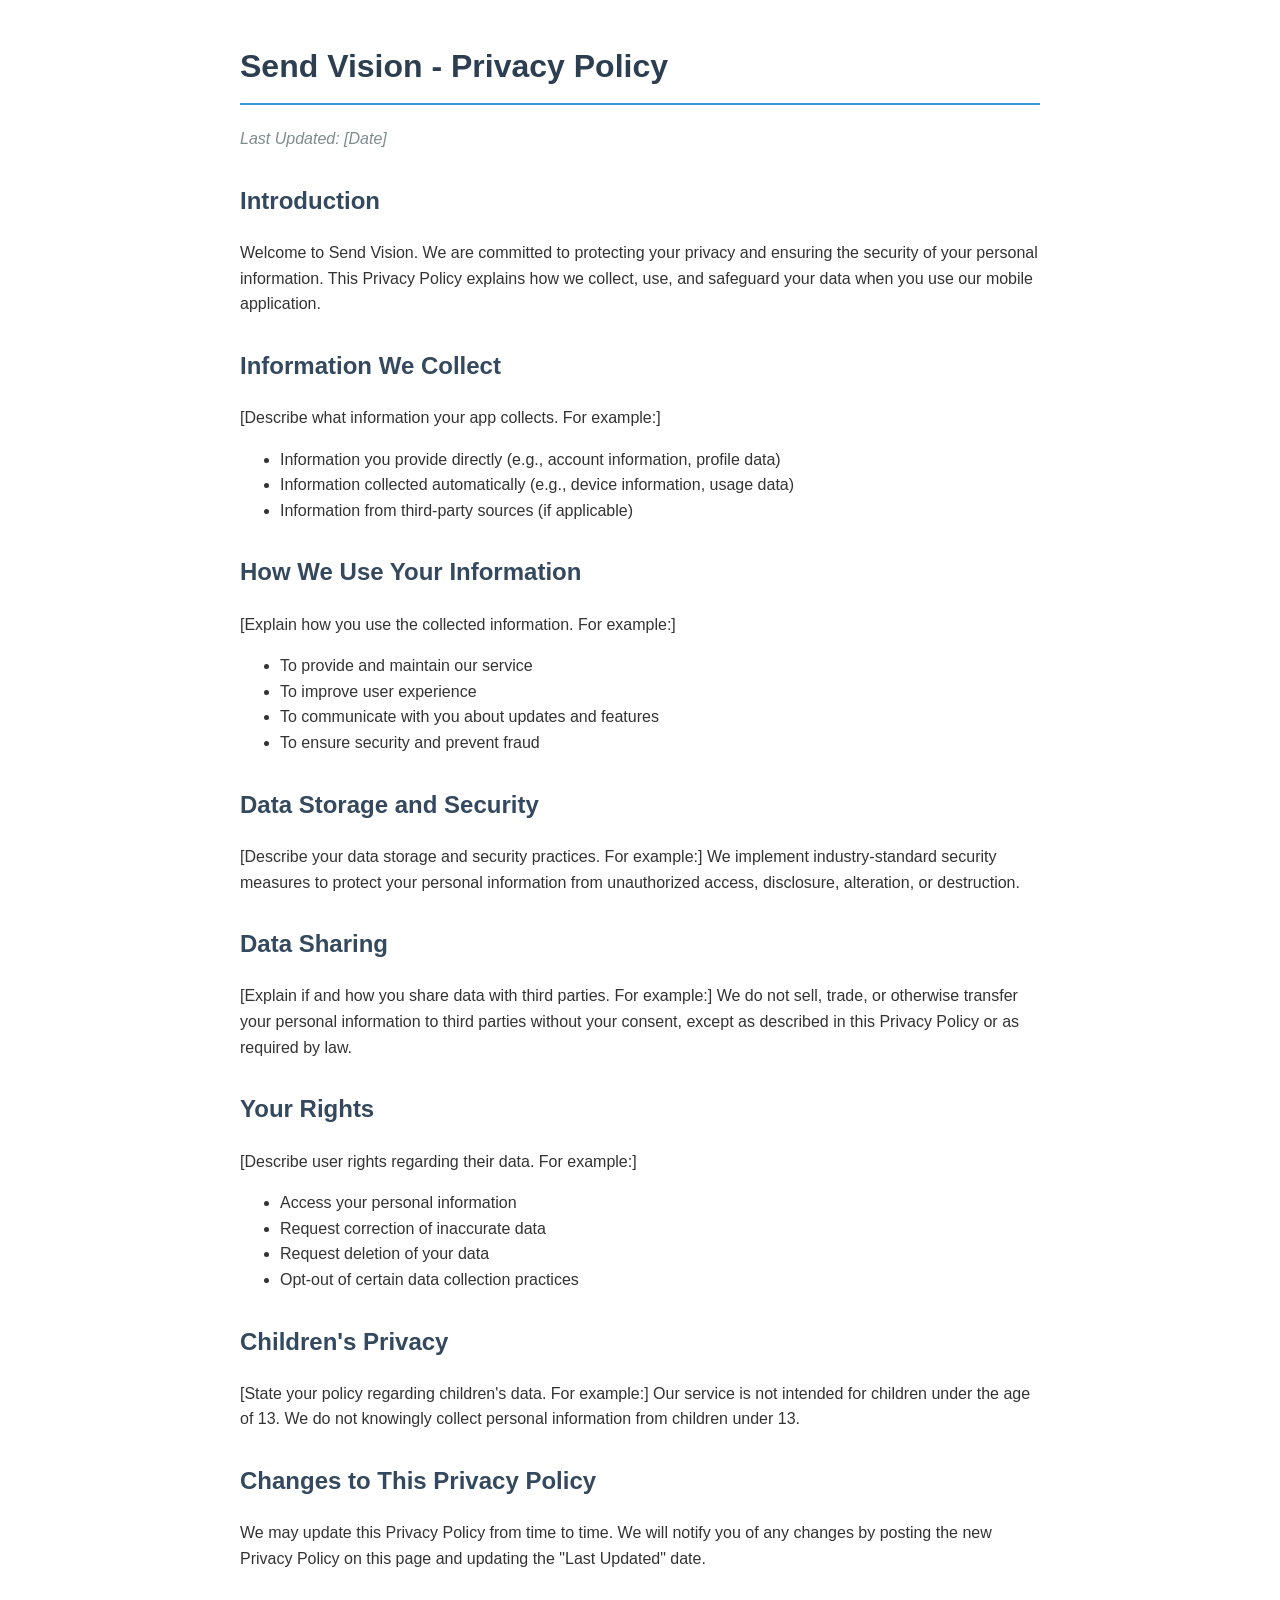
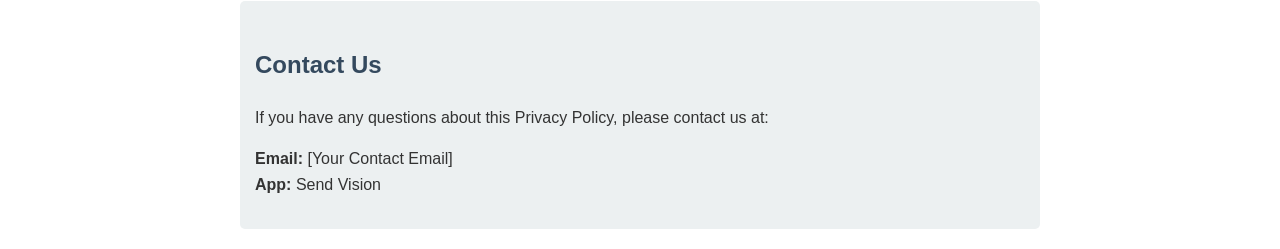
==== index.html @ 01597f1d "Add index.html for GitHub Pages privacy policy Co-authored-by: Zachaw1 <89105943+Zachaw1@users.norep" ====
<!DOCTYPE html>
<html lang="en">
<head>
    <meta charset="UTF-8">
    <meta name="viewport" content="width=device-width, initial-scale=1.0">
    <title>Send Vision - Privacy Policy</title>
    <style>
        body {
            font-family: -apple-system, BlinkMacSystemFont, "Segoe UI", Roboto, "Helvetica Neue", Arial, sans-serif;
            line-height: 1.6;
            max-width: 800px;
            margin: 0 auto;
            padding: 20px;
            color: #333;
        }
        h1 {
            color: #2c3e50;
            border-bottom: 2px solid #3498db;
            padding-bottom: 10px;
        }
        h2 {
            color: #34495e;
            margin-top: 30px;
        }
        .last-updated {
            color: #7f8c8d;
            font-style: italic;
        }
        .contact {
            background-color: #ecf0f1;
            padding: 15px;
            border-radius: 5px;
            margin-top: 30px;
        }
    </style>
</head>
<body>
    <h1>Send Vision - Privacy Policy</h1>
    <p class="last-updated">Last Updated: [Date]</p>

    <h2>Introduction</h2>
    <p>
        Welcome to Send Vision. We are committed to protecting your privacy and ensuring the security of your personal information.
        This Privacy Policy explains how we collect, use, and safeguard your data when you use our mobile application.
    </p>

    <h2>Information We Collect</h2>
    <p>
        [Describe what information your app collects. For example:]
    </p>
    <ul>
        <li>Information you provide directly (e.g., account information, profile data)</li>
        <li>Information collected automatically (e.g., device information, usage data)</li>
        <li>Information from third-party sources (if applicable)</li>
    </ul>

    <h2>How We Use Your Information</h2>
    <p>
        [Explain how you use the collected information. For example:]
    </p>
    <ul>
        <li>To provide and maintain our service</li>
        <li>To improve user experience</li>
        <li>To communicate with you about updates and features</li>
        <li>To ensure security and prevent fraud</li>
    </ul>

    <h2>Data Storage and Security</h2>
    <p>
        [Describe your data storage and security practices. For example:]
        We implement industry-standard security measures to protect your personal information from unauthorized access,
        disclosure, alteration, or destruction.
    </p>

    <h2>Data Sharing</h2>
    <p>
        [Explain if and how you share data with third parties. For example:]
        We do not sell, trade, or otherwise transfer your personal information to third parties without your consent,
        except as described in this Privacy Policy or as required by law.
    </p>

    <h2>Your Rights</h2>
    <p>
        [Describe user rights regarding their data. For example:]
    </p>
    <ul>
        <li>Access your personal information</li>
        <li>Request correction of inaccurate data</li>
        <li>Request deletion of your data</li>
        <li>Opt-out of certain data collection practices</li>
    </ul>

    <h2>Children's Privacy</h2>
    <p>
        [State your policy regarding children's data. For example:]
        Our service is not intended for children under the age of 13. We do not knowingly collect personal information
        from children under 13.
    </p>

    <h2>Changes to This Privacy Policy</h2>
    <p>
        We may update this Privacy Policy from time to time. We will notify you of any changes by posting the new
        Privacy Policy on this page and updating the "Last Updated" date.
    </p>

    <div class="contact">
        <h2>Contact Us</h2>
        <p>
            If you have any questions about this Privacy Policy, please contact us at:
        </p>
        <p>
            <strong>Email:</strong> [Your Contact Email]<br>
            <strong>App:</strong> Send Vision
        </p>
    </div>
</body>
</html>
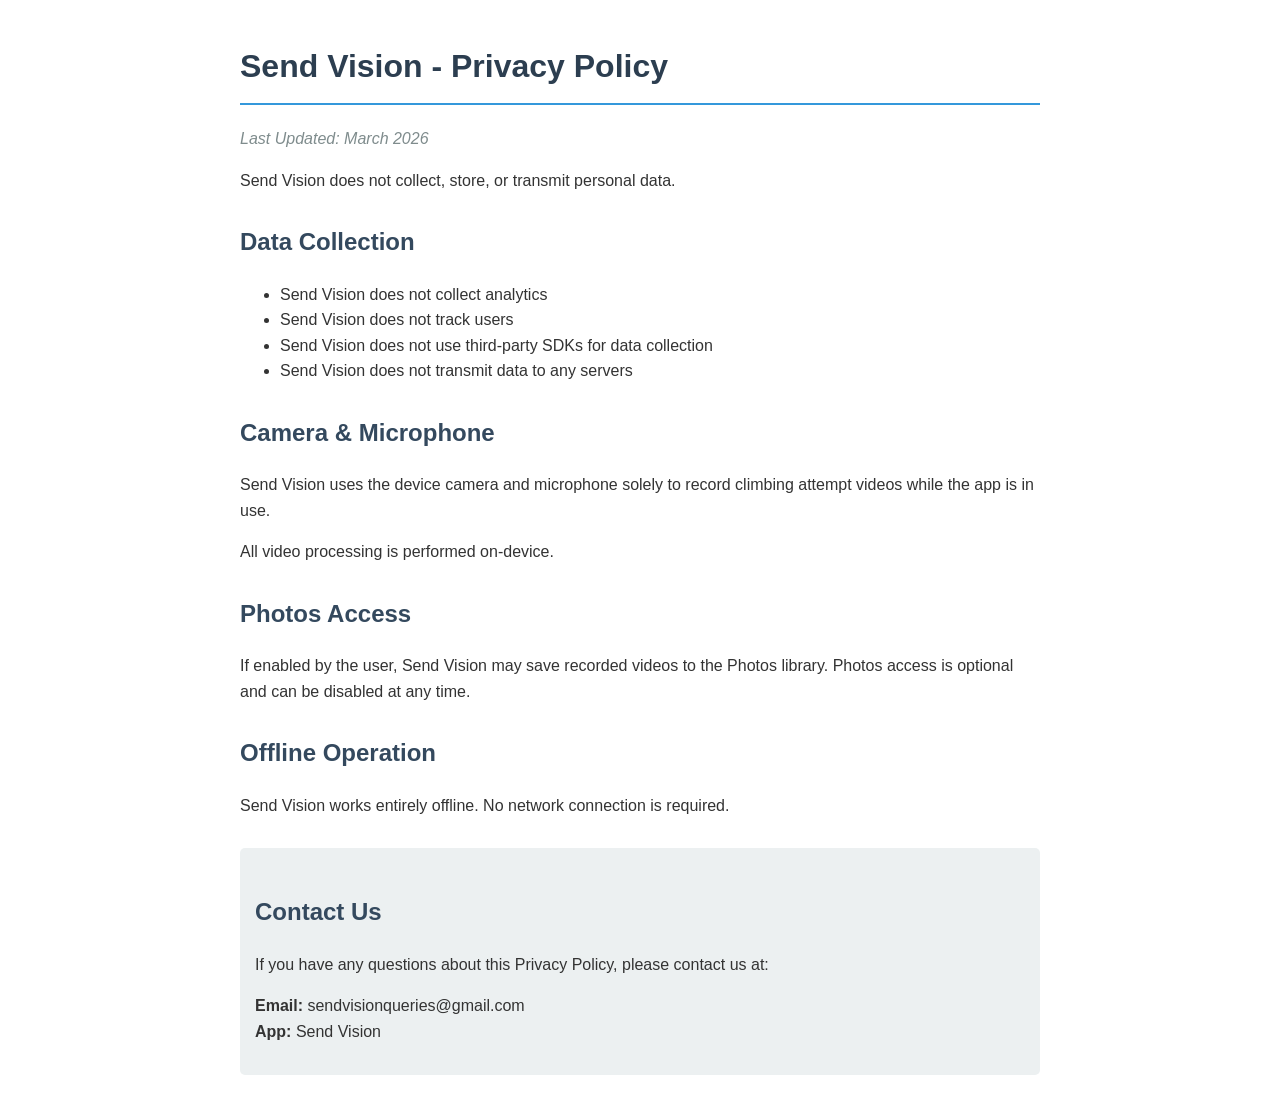
==== commit ca60f645: "Update index.html with relevant info" ====
--- a/index.html
+++ b/index.html
@@ -36,71 +36,37 @@
 </head>
 <body>
     <h1>Send Vision - Privacy Policy</h1>
-    <p class="last-updated">Last Updated: [Date]</p>
+    <p class="last-updated">Last Updated: March 2026</p>
 
-    <h2>Introduction</h2>
     <p>
-        Welcome to Send Vision. We are committed to protecting your privacy and ensuring the security of your personal information.
-        This Privacy Policy explains how we collect, use, and safeguard your data when you use our mobile application.
+        Send Vision does not collect, store, or transmit personal data.
     </p>
 
-    <h2>Information We Collect</h2>
-    <p>
-        [Describe what information your app collects. For example:]
-    </p>
+    <h2>Data Collection</h2>
     <ul>
-        <li>Information you provide directly (e.g., account information, profile data)</li>
-        <li>Information collected automatically (e.g., device information, usage data)</li>
-        <li>Information from third-party sources (if applicable)</li>
+        <li>Send Vision does not collect analytics</li>
+        <li>Send Vision does not track users</li>
+        <li>Send Vision does not use third-party SDKs for data collection</li>
+        <li>Send Vision does not transmit data to any servers</li>
     </ul>
 
-    <h2>How We Use Your Information</h2>
+    <h2>Camera & Microphone</h2>
     <p>
-        [Explain how you use the collected information. For example:]
+        Send Vision uses the device camera and microphone solely to record climbing attempt videos while the app is in use.
     </p>
-    <ul>
-        <li>To provide and maintain our service</li>
-        <li>To improve user experience</li>
-        <li>To communicate with you about updates and features</li>
-        <li>To ensure security and prevent fraud</li>
-    </ul>
-
-    <h2>Data Storage and Security</h2>
     <p>
-        [Describe your data storage and security practices. For example:]
-        We implement industry-standard security measures to protect your personal information from unauthorized access,
-        disclosure, alteration, or destruction.
+        All video processing is performed on-device.
     </p>
 
-    <h2>Data Sharing</h2>
+    <h2>Photos Access</h2>
     <p>
-        [Explain if and how you share data with third parties. For example:]
-        We do not sell, trade, or otherwise transfer your personal information to third parties without your consent,
-        except as described in this Privacy Policy or as required by law.
+        If enabled by the user, Send Vision may save recorded videos to the Photos library. Photos access is optional and can be disabled at any time.
     </p>
 
-    <h2>Your Rights</h2>
+    <h2>Offline Operation</h2>
     <p>
-        [Describe user rights regarding their data. For example:]
-    </p>
-    <ul>
-        <li>Access your personal information</li>
-        <li>Request correction of inaccurate data</li>
-        <li>Request deletion of your data</li>
-        <li>Opt-out of certain data collection practices</li>
-    </ul>
-
-    <h2>Children's Privacy</h2>
-    <p>
-        [State your policy regarding children's data. For example:]
-        Our service is not intended for children under the age of 13. We do not knowingly collect personal information
-        from children under 13.
-    </p>
-
-    <h2>Changes to This Privacy Policy</h2>
-    <p>
-        We may update this Privacy Policy from time to time. We will notify you of any changes by posting the new
-        Privacy Policy on this page and updating the "Last Updated" date.
+        Send Vision works entirely offline.
+        No network connection is required.
     </p>
 
     <div class="contact">
@@ -109,7 +75,7 @@
             If you have any questions about this Privacy Policy, please contact us at:
         </p>
         <p>
-            <strong>Email:</strong> [Your Contact Email]<br>
+            <strong>Email:</strong> sendvisionqueries@gmail.com<br>
             <strong>App:</strong> Send Vision
         </p>
     </div>
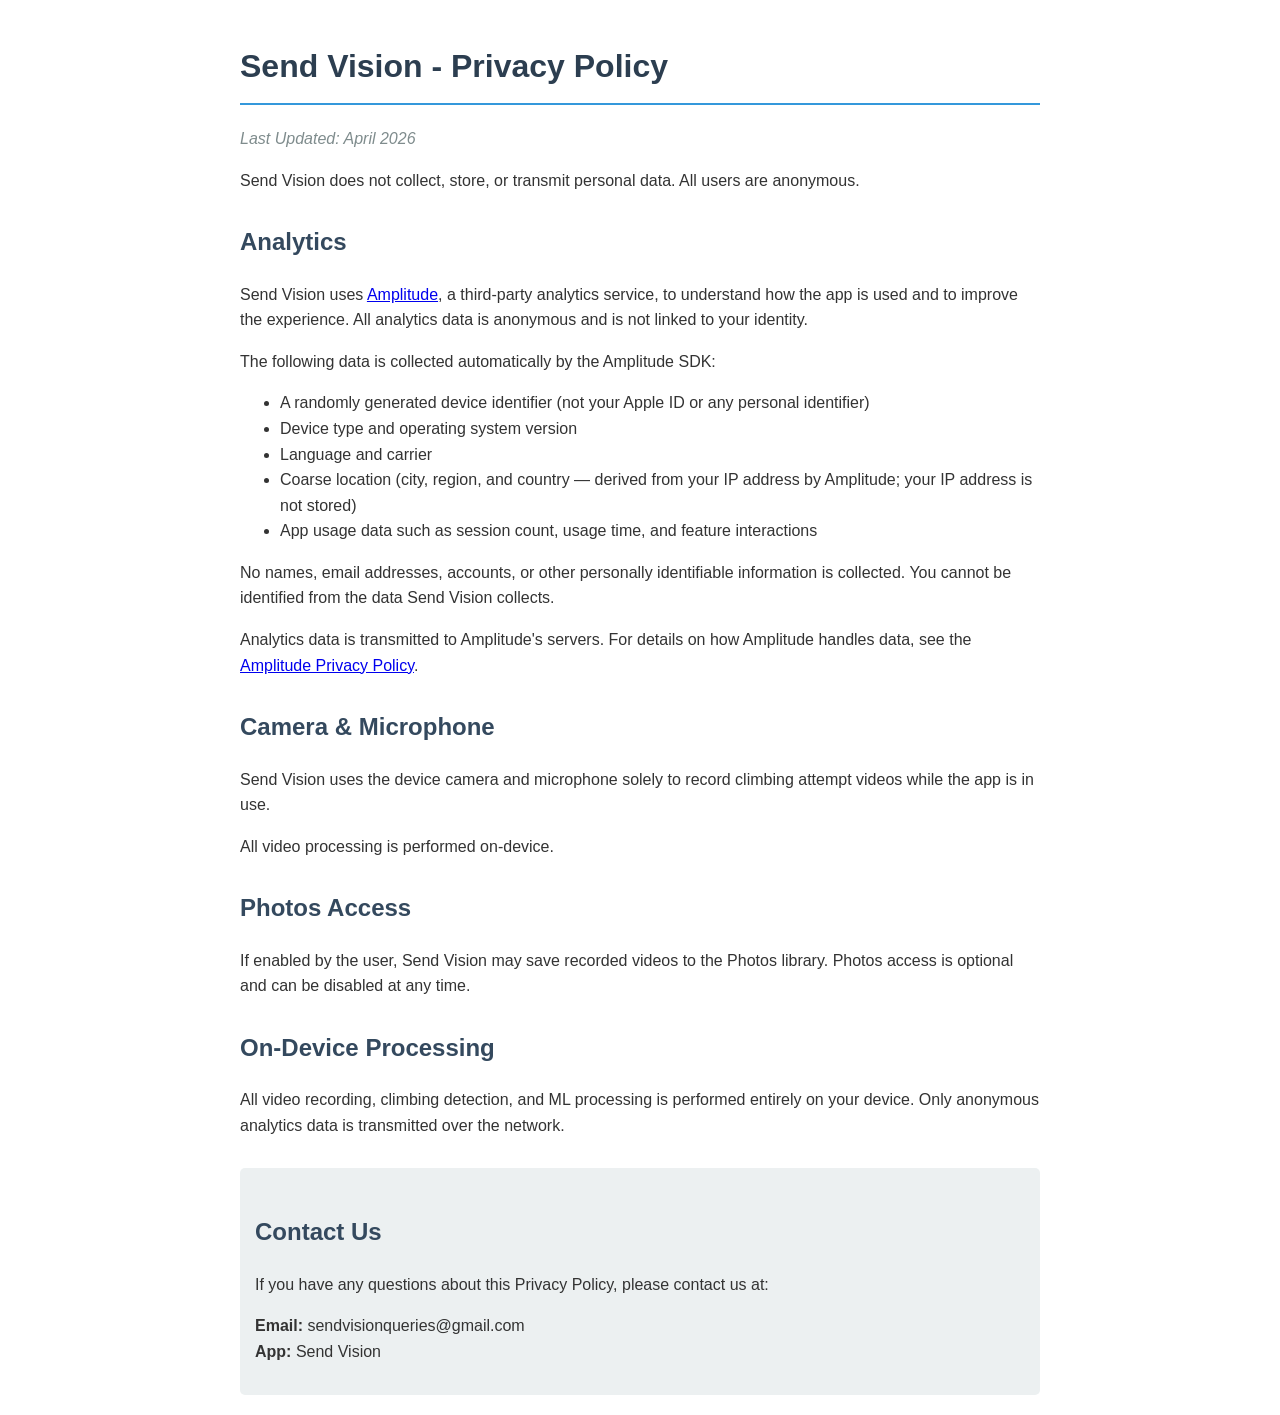
==== commit bc146425: "Update privacy policy to disclose Amplitude analytics" ====
--- a/index.html
+++ b/index.html
@@ -36,19 +36,32 @@
 </head>
 <body>
     <h1>Send Vision - Privacy Policy</h1>
-    <p class="last-updated">Last Updated: March 2026</p>
+    <p class="last-updated">Last Updated: April 2026</p>
 
     <p>
-        Send Vision does not collect, store, or transmit personal data.
+        Send Vision does not collect, store, or transmit personal data. All users are anonymous.
     </p>
 
-    <h2>Data Collection</h2>
+    <h2>Analytics</h2>
+    <p>
+        Send Vision uses <a href="https://amplitude.com">Amplitude</a>, a third-party analytics service, to understand how the app is used and to improve the experience. All analytics data is anonymous and is not linked to your identity.
+    </p>
+    <p>
+        The following data is collected automatically by the Amplitude SDK:
+    </p>
     <ul>
-        <li>Send Vision does not collect analytics</li>
-        <li>Send Vision does not track users</li>
-        <li>Send Vision does not use third-party SDKs for data collection</li>
-        <li>Send Vision does not transmit data to any servers</li>
+        <li>A randomly generated device identifier (not your Apple ID or any personal identifier)</li>
+        <li>Device type and operating system version</li>
+        <li>Language and carrier</li>
+        <li>Coarse location (city, region, and country — derived from your IP address by Amplitude; your IP address is not stored)</li>
+        <li>App usage data such as session count, usage time, and feature interactions</li>
     </ul>
+    <p>
+        No names, email addresses, accounts, or other personally identifiable information is collected. You cannot be identified from the data Send Vision collects.
+    </p>
+    <p>
+        Analytics data is transmitted to Amplitude's servers. For details on how Amplitude handles data, see the <a href="https://amplitude.com/privacy">Amplitude Privacy Policy</a>.
+    </p>
 
     <h2>Camera & Microphone</h2>
     <p>
@@ -63,10 +76,9 @@
         If enabled by the user, Send Vision may save recorded videos to the Photos library. Photos access is optional and can be disabled at any time.
     </p>
 
-    <h2>Offline Operation</h2>
+    <h2>On-Device Processing</h2>
     <p>
-        Send Vision works entirely offline.
-        No network connection is required.
+        All video recording, climbing detection, and ML processing is performed entirely on your device. Only anonymous analytics data is transmitted over the network.
     </p>
 
     <div class="contact">
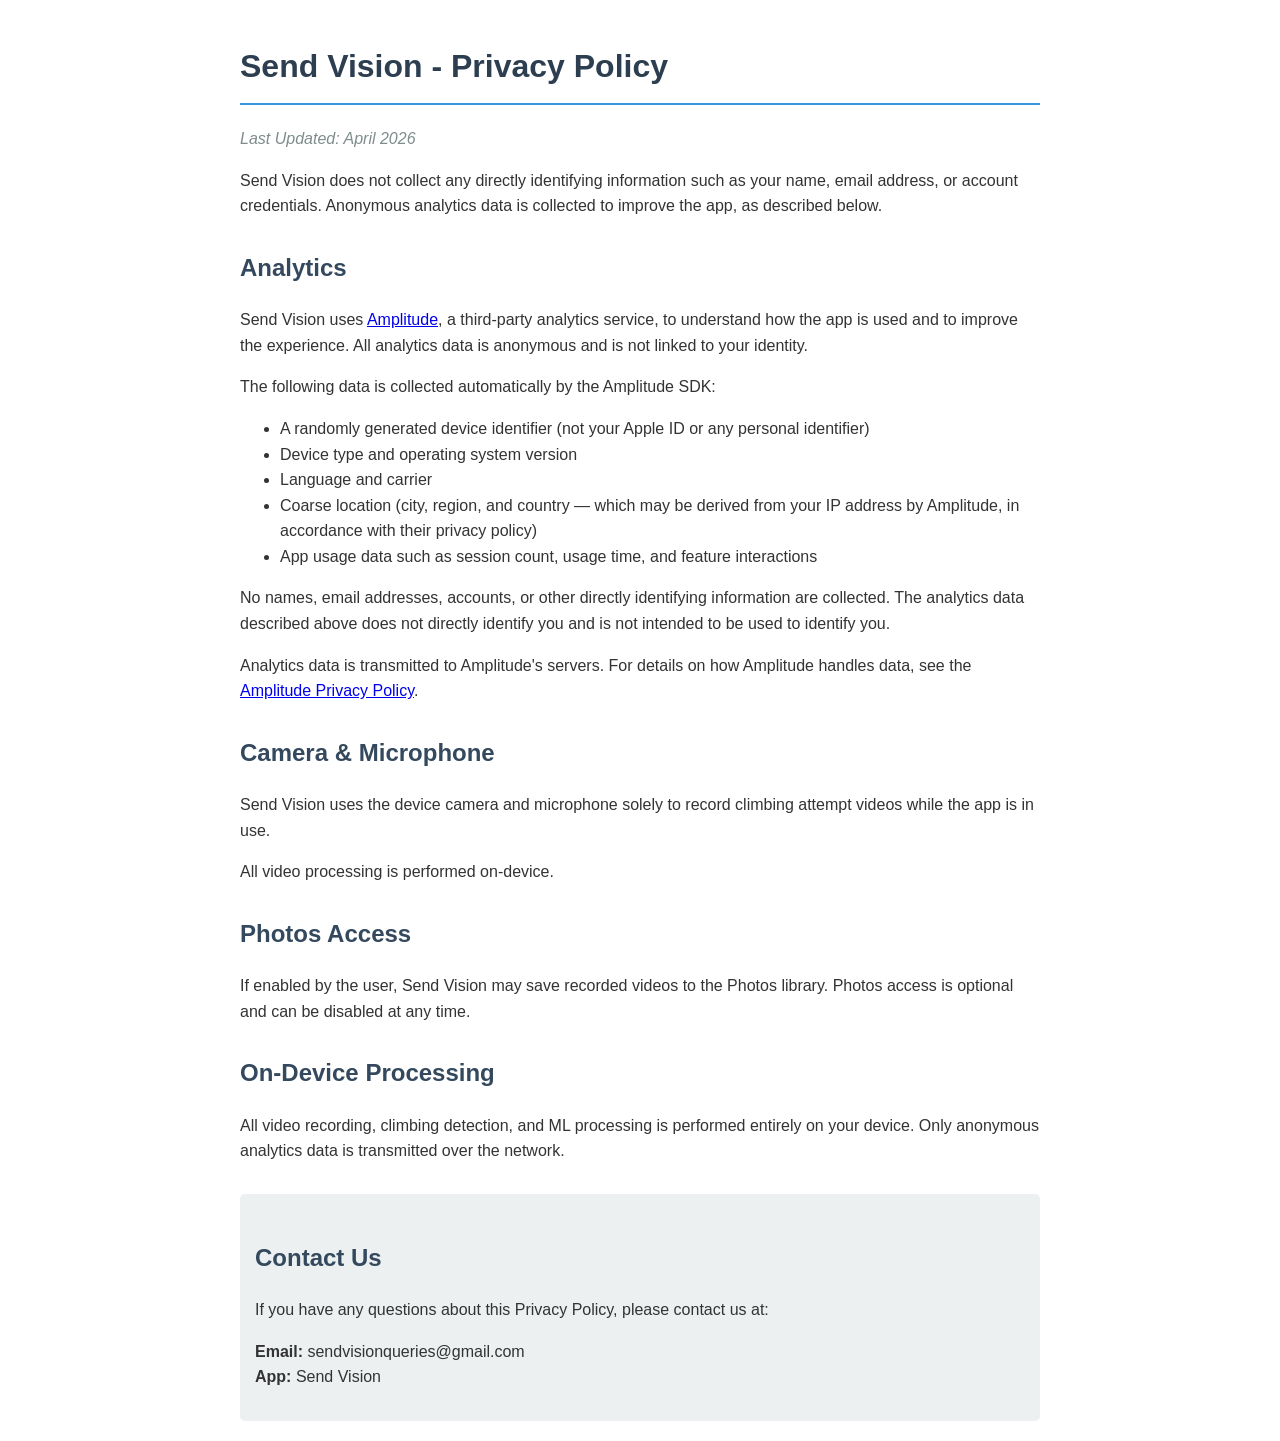
==== commit 9c97c734: "Fix misleading claims in privacy policy Soften absolute guarantees per PR feedback: clarify opening " ====
--- a/index.html
+++ b/index.html
@@ -39,7 +39,7 @@
     <p class="last-updated">Last Updated: April 2026</p>
 
     <p>
-        Send Vision does not collect, store, or transmit personal data. All users are anonymous.
+        Send Vision does not collect any directly identifying information such as your name, email address, or account credentials. Anonymous analytics data is collected to improve the app, as described below.
     </p>
 
     <h2>Analytics</h2>
@@ -53,11 +53,11 @@
         <li>A randomly generated device identifier (not your Apple ID or any personal identifier)</li>
         <li>Device type and operating system version</li>
         <li>Language and carrier</li>
-        <li>Coarse location (city, region, and country — derived from your IP address by Amplitude; your IP address is not stored)</li>
+        <li>Coarse location (city, region, and country — which may be derived from your IP address by Amplitude, in accordance with their privacy policy)</li>
         <li>App usage data such as session count, usage time, and feature interactions</li>
     </ul>
     <p>
-        No names, email addresses, accounts, or other personally identifiable information is collected. You cannot be identified from the data Send Vision collects.
+        No names, email addresses, accounts, or other directly identifying information are collected. The analytics data described above does not directly identify you and is not intended to be used to identify you.
     </p>
     <p>
         Analytics data is transmitted to Amplitude's servers. For details on how Amplitude handles data, see the <a href="https://amplitude.com/privacy">Amplitude Privacy Policy</a>.
